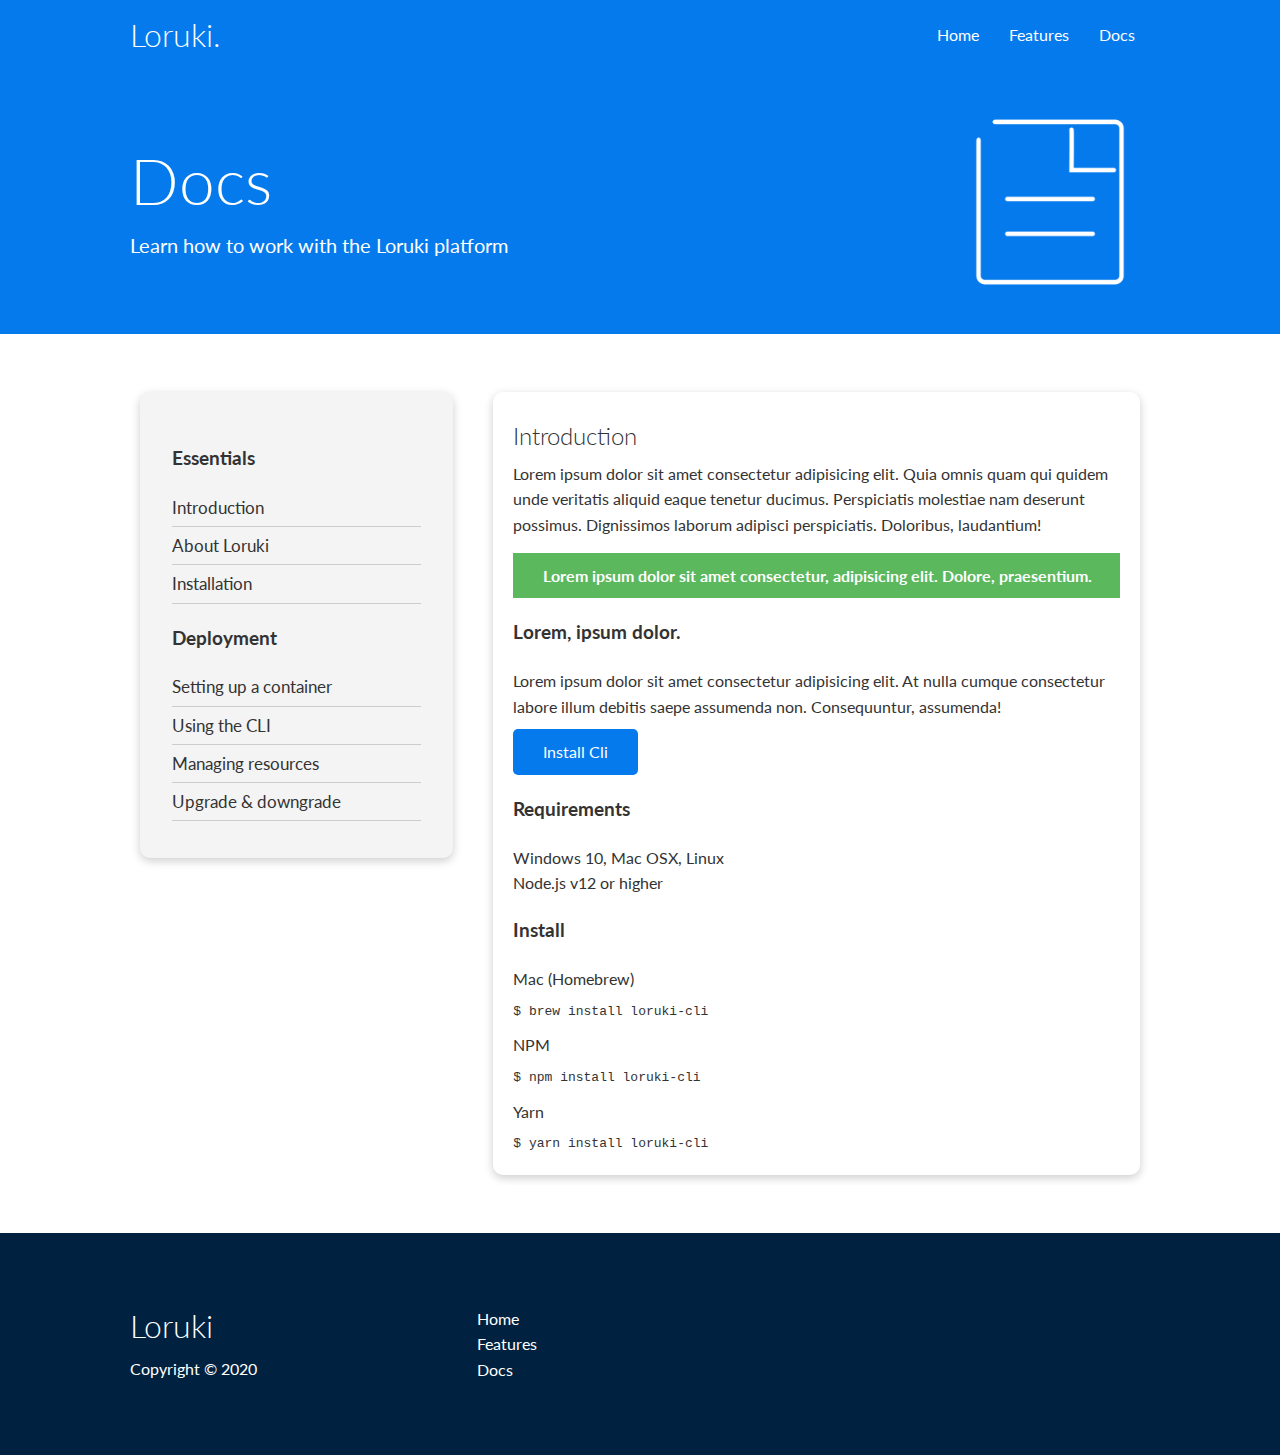
==== docs.html @ fef4616e "add almost all the code for the docs section" ====
<!DOCTYPE html>
<html lang="en">
  <head>
    <meta charset="UTF-8" />
    <meta http-equiv="X-UA-Compatible" content="IE=edge" />
    <meta name="viewport" content="width=device-width, initial-scale=1.0" />
    <title>Loruki | Cloud Hosting For Everyone</title>
    <link
      rel="stylesheet"
      href="https://pro.fontawesome.com/releases/v5.10.0/css/all.css"
      integrity="sha384-AYmEC3Yw5cVb3ZcuHtOA93w35dYTsvhLPVnYs9eStHfGJvOvKxVfELGroGkvsg+p"
      crossorigin="anonymous"
    />
    <link rel="stylesheet" href="css/utilities.css" />
    <link rel="stylesheet" href="css/styles.css" />
  </head>
  <body>
    <!-- Navbar -->
    <div class="navbar">
      <div class="container flex">
        <h1 class="logo">Loruki.</h1>
        <nav>
          <ul>
            <li>
              <a href="index.html">Home</a>
            </li>
            <li><a href="features.html">Features</a></li>
            <li><a href="docs.html">Docs</a></li>
          </ul>
        </nav>
      </div>
    </div>
    <!-- Head -->
    <section class="docs-head bg-primary py-3">
      <div class="container grid">
        <div>
          <h1 class="xl">Docs</h1>
          <p class="lead">Learn how to work with the Loruki platform</p>
        </div>
        <img src="images/docs.png" alt="server-image" />
      </div>
    </section>

    <!-- Docs Main -->
    <section class="docs-main my-4">
      <div class="container grid">
        <div class="card bg-light p-3">
          <h3 class="my-2">Essentials</h3>
          <nav>
            <ul>
              <li><a href="#">Introduction</a></li>
              <li><a href="#">About Loruki</a></li>
              <li><a href="#">Installation</a></li>
            </ul>
          </nav>

          <h3 class="my-2">Deployment</h3>
          <nav>
            <ul>
              <li><a href="#">Setting up a container</a></li>
              <li><a href="#">Using the CLI</a></li>
              <li><a href="#">Managing resources</a></li>
              <li><a href="#">Upgrade & downgrade</a></li>
            </ul>
          </nav>
        </div>

        <div class="card">
          <h2>Introduction</h2>
          <p>
            Lorem ipsum dolor sit amet consectetur adipisicing elit. Quia omnis
            quam qui quidem unde veritatis aliquid eaque tenetur ducimus.
            Perspiciatis molestiae nam deserunt possimus. Dignissimos laborum
            adipisci perspiciatis. Doloribus, laudantium!
          </p>
          <div class="alert alert-success">
            <i class="fas fa-info"></i>Lorem ipsum dolor sit amet consectetur,
            adipisicing elit. Dolore, praesentium.
          </div>
          <h3>Lorem, ipsum dolor.</h3>
          <p>
            Lorem ipsum dolor sit amet consectetur adipisicing elit. At nulla
            cumque consectetur labore illum debitis saepe assumenda non.
            Consequuntur, assumenda!
          </p>

          <a href="#" class="btn btn-primary">Install Cli</a>

          <h3>Requirements</h3>
          <ul>
            <li>Windows 10, Mac OSX, Linux</li>
            <li>Node.js v12 or higher</li>
          </ul>

          <h3>Install</h3>
          <p>Mac (Homebrew)</p>
          <pre><code>$ brew install loruki-cli</code></pre>
          <p>NPM</p>
          <pre><code>$ npm install loruki-cli</code></pre>
          <p>Yarn</p>
          <pre><code>$ yarn install loruki-cli</code></pre>
        </div>
      </div>
    </section>

    <footer class="footer bg-dark py-5">
      <div class="container grid grid-3">
        <div>
          <h1>Loruki</h1>
          <p>Copyright &copy; 2020</p>
        </div>
        <nav>
          <ul>
            <li>
              <a href="index.html">Home</a>
            </li>
            <li><a href="features.html">Features</a></li>
            <li><a href="docs.html">Docs</a></li>
          </ul>
        </nav>
        <div class="social">
          <a href="#"><i class="fab fa-github fa-2x"></i></a>
          <a href="#"><i class="fab fa-facebook fa-2x"></i></a>
          <a href="#"><i class="fab fa-instagram fa-2x"></i></a>
          <a href="#"><i class="fab fa-twitter fa-2x"></i></a>
        </div>
      </div>
    </footer>
  </body>
</html>
---- css/utilities.css ----
/* Utilities */
.container {
  max-width: 1100px;
  margin: 0 auto;
  overflow: auto;
  padding: 0 40px;
}

.flex {
  display: flex;
  justify-content: center;
  align-items: center;
  height: 100%;
}

.grid {
  display: grid;
  grid-template-columns: 1fr 1fr;
  gap: 20px;
  justify-content: center;
  align-items: center;
  height: 100%;
}

.grid-3 {
  grid-template-columns: 1fr 1fr 1fr;
}

.card {
  background-color: #fff;
  color: #333;
  border-radius: 10px;
  box-shadow: 0 3px 10px rgba(0, 0, 0, 0.2);
  padding: 20px;
  margin: 10px;
}

.btn {
  display: inline-block;
  padding: 10px 30px;
  cursor: pointer;
  background-color: var(--primary-color);
  color: #fff;
  border: none;
  border-radius: 5px;
}

.btn-outline {
  background-color: transparent;
  border: 1px #fff solid;
}
.btn:hover {
  transform: scale(0.98);
}

/* Backgrounds and Colored buttons */
.bg-primary,
.btn-primary {
  background-color: var(--primary-color);
  color: #fff;
}
.bg-secondary,
.btn-secondary {
  background-color: var(--secondary-color);
  color: #fff;
}

.bg-light,
.btn-light {
  background-color: var(--light-color);
  color: #333;
}
.bg-dark,
.btn-dark {
  background-color: var(--dark-color);
  color: #fff;
}

.bg-primary a,
.btn-primary a,
.bg-secondary a,
.btn-secondary a,
.bg-light a,
.btn-light a,
.bg-dark a,
.btn-dark a {
  color: #fff;
}

/* Text Sizes */
.lead {
  font-size: 20px;
}

.sm {
  font-size: 1rem;
}

.md {
  font-size: 2rem;
}

.lg {
  font-size: 3rem;
}
.xl {
  font-size: 4rem;
}

.text-center {
  text-align: center;
}

/* Alerts */

.alert {
  background-color: var(--primary-color);
  padding: 10px 20px;
  font-weight: bold;
  margin: 15px 0;
}

.alert i {
  margin-right: 10px;
}

.alert-success {
  background-color: var(--success-color);
  color: #fff;
}

.alert-error {
  background-color: var(--error-color);
  color: #fff;
}

/* Margins*/

.my-1 {
  margin: 1rem 0;
}

.my-2 {
  margin: 1.5rem 0;
}

.my-3 {
  margin: 2rem 0;
}

.my-4 {
  margin: 3rem 0;
}

.my-5 {
  margin: 4rem 0;
}

.m-1 {
  margin: 1rem;
}

.m-2 {
  margin: 1.5rem;
}

.m-3 {
  margin: 2rem;
}

.m-4 {
  margin: 3rem;
}

.m-5 {
  margin: 4rem;
}

/* Paddings */

.py-1 {
  padding: 1rem 0;
}

.py-2 {
  padding: 1.5rem 0;
}

.py-3 {
  padding: 2rem 0;
}

.py-4 {
  padding: 3rem 0;
}

.py-5 {
  padding: 4rem 0;
}

.p-1 {
  padding: 1rem;
}

.p-2 {
  padding: 1.5rem;
}

.p-3 {
  padding: 2rem;
}

.p-4 {
  padding: 3rem;
}

.p-5 {
  padding: 4rem;
}
---- css/styles.css ----
@import url("https://fonts.googleapis.com/css2?family=Lato:wght@300&display=swap");

:root {
  --primary-color: #047aed;
  --secondary-color: #1c3fa8;
  --dark-color: #002240;
  --light-color: #f4f4f4;
  --success-color: #5cb85c;
  --error-color: #d9534f;
}

* {
  box-sizing: border-box;
  margin: 0;
  padding: 0;
}

body {
  font-family: "Lato", sans-serif;
  color: #333;
  line-height: 1.6;
}

ul {
  list-style-type: none;
}

a {
  text-decoration: none;
  color: #333;
}

h1,
h2 {
  font-weight: 300;
  line-height: 1.2;
  margin: 10px 0;
}
p {
  margin: 10px 0;
}

img {
  width: 100%;
}

/* Navbar */

.navbar {
  background-color: var(--primary-color);
  height: 70px;
  color: #fff;
}

.navbar ul {
  display: flex;
}

.navbar a {
  color: #fff;
  padding: 10px;
  margin: 0 5px;
}
.navbar a:hover {
  border-bottom: 2px #fff solid;
}

.navbar .flex {
  justify-content: space-between;
}

/* Showcase */
.showcase {
  height: 400px;
  background-color: var(--primary-color);
  color: #fff;
  position: relative;
}

.showcase h1 {
  font-size: 40px;
}

.showcase p {
  margin: 20px 0;
}

.showcase .grid {
  grid-template-columns: 55% 45%;
  gap: 30px;
  overflow: visible;
}

.showcase-form {
  position: relative;
  top: 60px;
  height: 350px;
  width: 400px;
  padding: 40px;
  z-index: 100;
  justify-self: flex-end;
}

.showcase-form .form-control {
  margin: 30px 0px;
}

.showcase-form input[type="text"],
.showcase-form input[type="email"] {
  border: 0;
  border-bottom: 1px solid #b4becb;
  width: 100%;
  padding: 3px;
  font-size: 16px;
}

.showcase-form input:focus {
  outline: none;
}

.showcase::before,
.showcase::after {
  content: "";
  position: absolute;
  height: 100px;
  bottom: -70px;
  right: 0;
  left: 0;
  background-color: #fff;
  transform: skewY(-3deg);
  -webkit-transform: skewY(-3deg);
  -moz-transform: skewY(-3deg);
  -ms-transform: skewY(-3deg);
}

/* Stats */
.stats {
  padding-top: 100px;
}

.stats-heading {
  max-width: 500px;
  margin: auto;
}

.stats .grid h3 {
  font-size: 35px;
}

.stats .grid p {
  font-size: 20px;
  font-weight: bold;
}

/* Cli section */

.cli .grid {
  grid-template-columns: repeat(3, 1fr);
  grid-template-rows: repeat(2, 1fr);
}

.cli .grid > *:first-child {
  grid-column: 1 / span 2;
  grid-row: 1 / span 2;
}

/* Cloud */
.cloud .grid {
  grid-template-columns: 4fr 3fr;
}

/* Languages */

.languages .flex {
  flex-wrap: wrap;
}

.languages .card {
  text-align: center;
  margin: 18px 10px 40px;
  transition: transform 0.2s ease-in;
}

.languages .card h4 {
  font-size: 20px;
  margin-bottom: 10px;
}

.languages .card:hover {
  transform: translateY(-15px);
}

/* Footer */
.footer .social a {
  margin: 0px 10px;
}

/* Tablets and Under */
@media (max-width: 768px) {
  .grid,
  .showcase .grid,
  .stats .grid,
  .cli .grid,
  .cloud .grid {
    grid-template-columns: 1fr;
    grid-template-rows: 1fr;
  }

  .showcase {
    height: auto;
  }

  .showcase-text {
    text-align: center;
    margin-top: 40px;
  }

  .showcase-form {
    justify-self: center;
    margin: auto;
  }

  .cli .grid > *:first-child {
    grid-column: 1;
    grid-row: 1;
  }
}
/* Features Page */
.features-head img,
.docs-head img {
  width: 200px;
  justify-self: flex-end;
}

.features-sub-head img {
  width: 200px;
  justify-self: flex-end;
}

.features-main .card > i {
  margin-right: 20px;
}

.features-main .grid {
  padding: 30px;
}

.features-main .grid > *:first-child {
  grid-column: 1 / span 3;
}
.features-main .grid > *:nth-child(2) {
  grid-column: 1 / span 2;
}

/* Docs Page */

.docs-main h3 {
  margin: 20px 0;
}

.docs-main .grid {
  grid-template-columns: 1fr 2fr;
  align-items: flex-start;
}
.docs-main nav li {
  font-size: 17px;
  padding-bottom: 5px;
  margin-bottom: 5px;
  border-bottom: 1px #ccc solid;
  color: #333;
}

.docs-main nav li a {
  color: #333;
}

.docs-main a:hover {
  font-weight: bold;
}

/* Mobile */

@media (max-width: 500px) {
  .navbar {
    height: 110px;
  }

  .navbar .flex {
    flex-direction: column;
  }

  .navbar ul {
    padding: 10px;
    background-color: rgba(0, 0, 0, 0.1);
  }
}
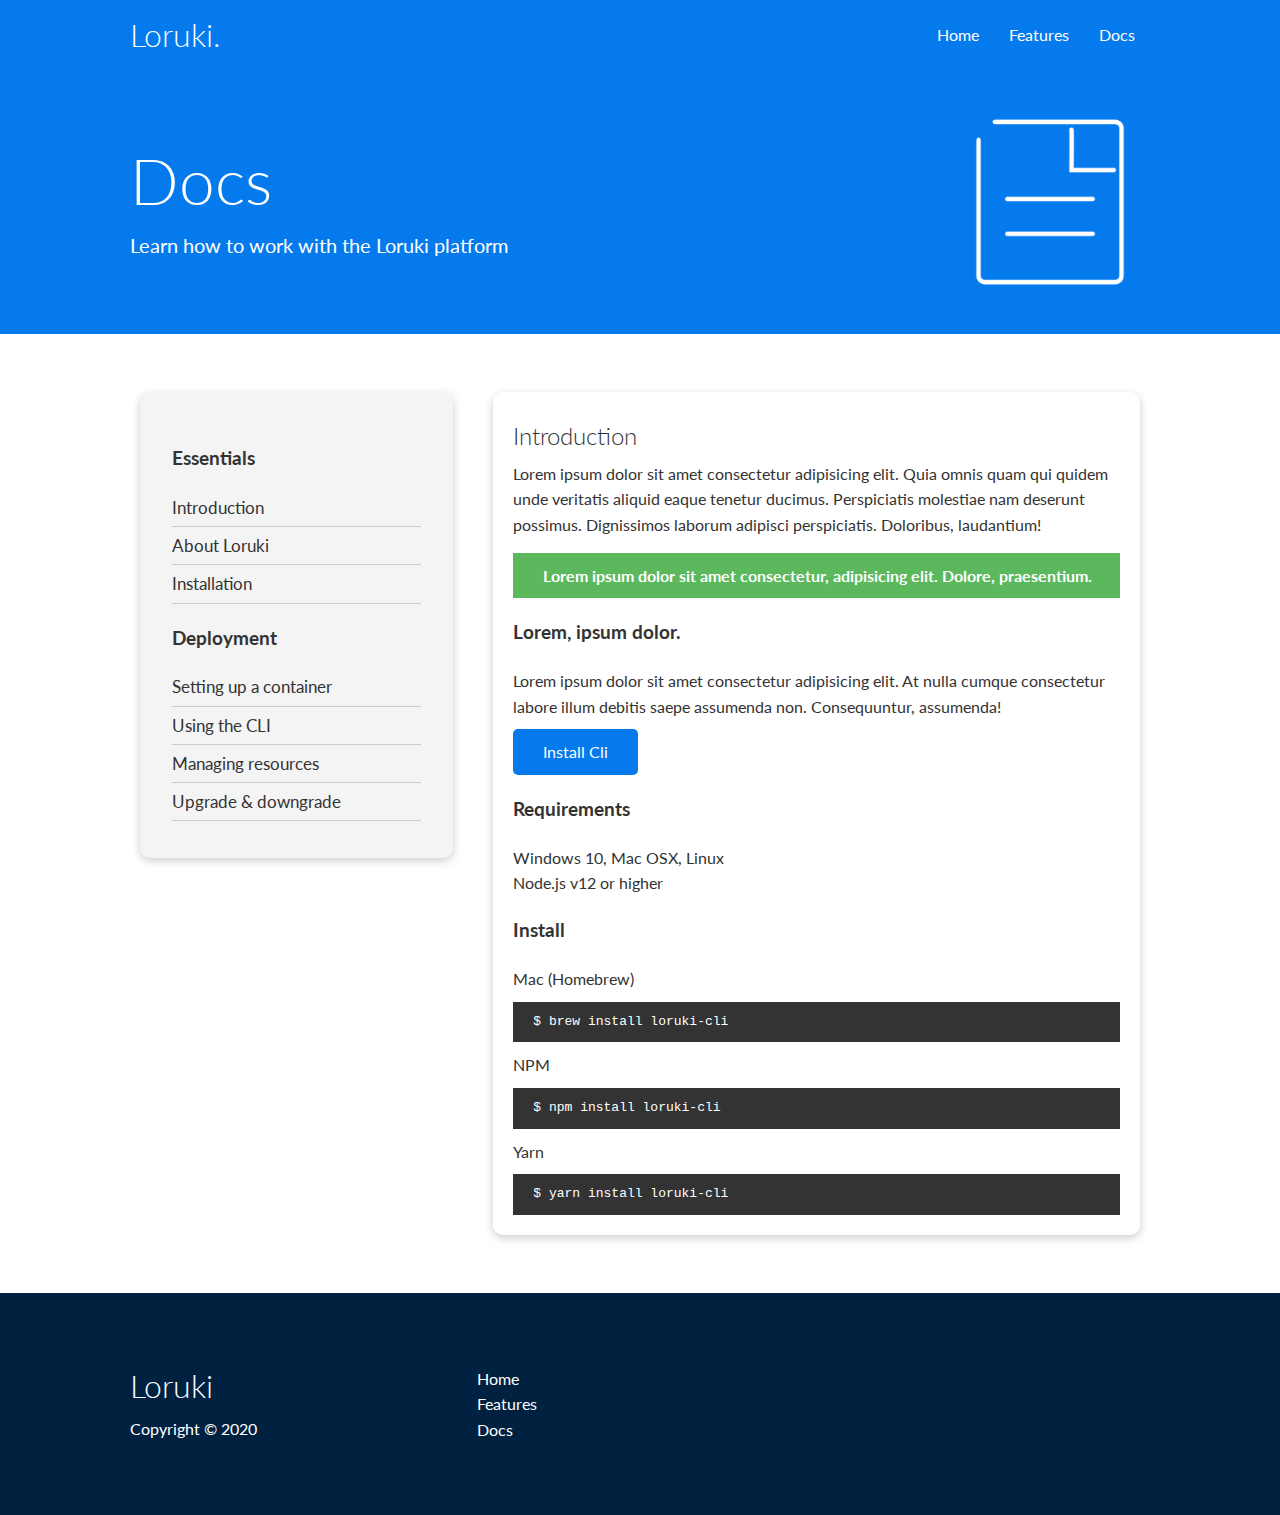
==== commit e9cc1bbd: "add responsiveness to the docs and features section" ====
--- a/docs.html
+++ b/docs.html
@@ -48,7 +48,7 @@
           <h3 class="my-2">Essentials</h3>
           <nav>
             <ul>
-              <li><a href="#">Introduction</a></li>
+              <li><a class="text-primary" href="#">Introduction</a></li>
               <li><a href="#">About Loruki</a></li>
               <li><a href="#">Installation</a></li>
             </ul>
--- a/css/utilities.css
+++ b/css/utilities.css
@@ -87,6 +87,21 @@
   color: #fff;
 }
 
+/* Text Colors */
+.text-primary {
+  color: var(--primary-color);
+}
+.text-secondary {
+  color: var(--secondary-color);
+}
+
+.text-light {
+  color: var(--light-color);
+}
+.text-dark {
+  color: var(--dark-color);
+}
+
 /* Text Sizes */
 .lead {
   font-size: 20px;
--- a/css/styles.css
+++ b/css/styles.css
@@ -195,13 +195,75 @@
   margin: 0px 10px;
 }
 
+/* Features Page */
+.features-head img,
+.docs-head img {
+  width: 200px;
+  justify-self: flex-end;
+}
+
+.features-sub-head img {
+  width: 200px;
+  justify-self: flex-end;
+}
+
+.features-main .card > i {
+  margin-right: 20px;
+}
+
+.features-main .grid {
+  padding: 30px;
+}
+
+.features-main .grid > *:first-child {
+  grid-column: 1 / span 3;
+}
+.features-main .grid > *:nth-child(2) {
+  grid-column: 1 / span 2;
+}
+
+/* Docs Page */
+
+.docs-main h3 {
+  margin: 20px 0;
+}
+
+.docs-main .grid {
+  grid-template-columns: 1fr 2fr;
+  align-items: flex-start;
+}
+.docs-main nav li {
+  font-size: 17px;
+  padding-bottom: 5px;
+  margin-bottom: 5px;
+  border-bottom: 1px #ccc solid;
+  color: #333;
+}
+
+.docs-main nav li a {
+  color: #333;
+}
+
+.docs-main a:hover {
+  font-weight: bold;
+}
+
+pre,
+code {
+  background-color: #333;
+  color: #fff;
+  padding: 10px;
+}
+
 /* Tablets and Under */
 @media (max-width: 768px) {
   .grid,
   .showcase .grid,
   .stats .grid,
   .cli .grid,
-  .cloud .grid {
+  .cloud .grid,
+  .features-main .grid,
+  .docs-main .grid {
     grid-template-columns: 1fr;
     grid-template-rows: 1fr;
   }
@@ -224,58 +286,23 @@
     grid-column: 1;
     grid-row: 1;
   }
-}
-/* Features Page */
-.features-head img,
-.docs-head img {
-  width: 200px;
-  justify-self: flex-end;
-}
-
-.features-sub-head img {
-  width: 200px;
-  justify-self: flex-end;
-}
-
-.features-main .card > i {
-  margin-right: 20px;
-}
-
-.features-main .grid {
-  padding: 30px;
-}
-
-.features-main .grid > *:first-child {
-  grid-column: 1 / span 3;
-}
-.features-main .grid > *:nth-child(2) {
-  grid-column: 1 / span 2;
-}
-
-/* Docs Page */
-
-.docs-main h3 {
-  margin: 20px 0;
-}
-
-.docs-main .grid {
-  grid-template-columns: 1fr 2fr;
-  align-items: flex-start;
-}
-.docs-main nav li {
-  font-size: 17px;
-  padding-bottom: 5px;
-  margin-bottom: 5px;
-  border-bottom: 1px #ccc solid;
-  color: #333;
-}
-
-.docs-main nav li a {
-  color: #333;
-}
-
-.docs-main a:hover {
-  font-weight: bold;
+
+  .features-head,
+  .features-sub-head,
+  .docs-head {
+    text-align: center;
+  }
+
+  .features-head img,
+  .features-sub-head img,
+  .docs-head img {
+    justify-self: center;
+  }
+
+  .features-main .grid > *:first-child,
+  .features-main .grid > *:nth-child(2) {
+    grid-column: 1;
+  }
 }
 
 /* Mobile */
